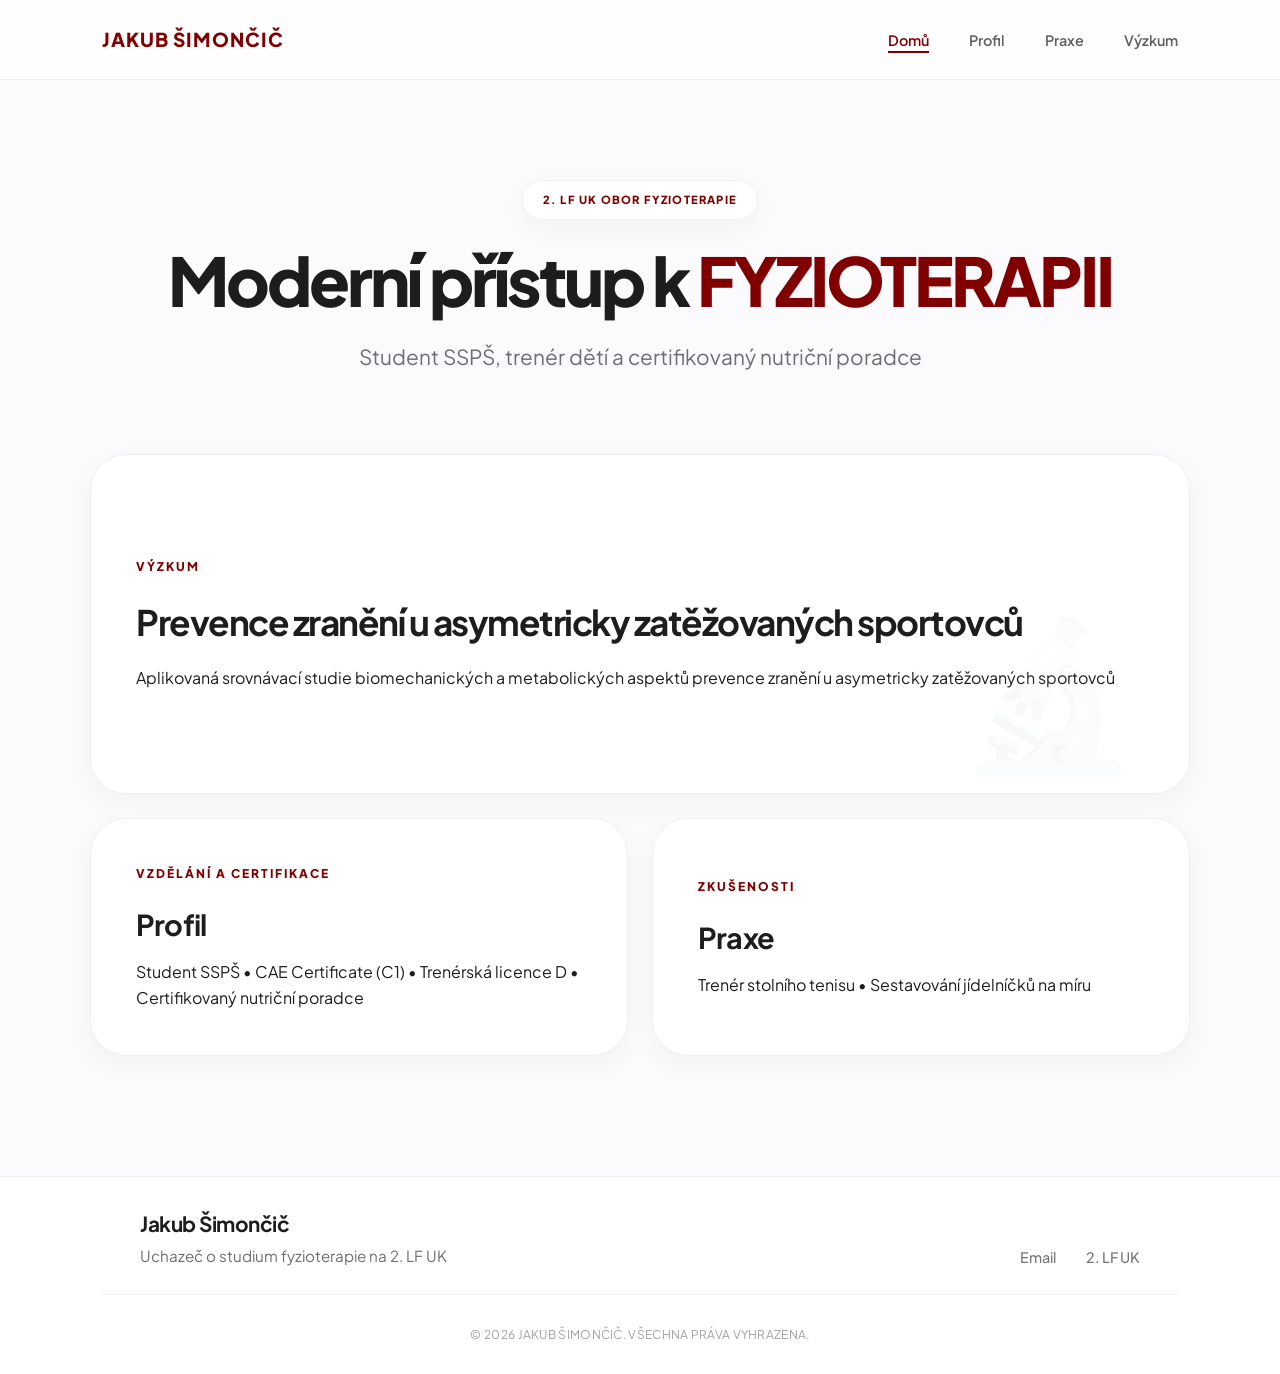
==== index.html @ 503712d0 "Add files via upload" ====
<!DOCTYPE html>
<html lang="cs">
<head>
    <meta charset="UTF-8">
    <meta name="viewport" content="width=device-width, initial-scale=1.0">
    <title>Portfolio | Jakub Šimončič</title>
    <link rel="stylesheet" href="css/style.css">
    <link href="https://fonts.googleapis.com/css2?family=Plus+Jakarta+Sans:wght@300;400;600;800&display=swap" rel="stylesheet">
</head>
<body>
    <div class="bg-blur"></div>

    <nav id="main-nav">
        <div class="logo">
            <a href="index.html">JAKUB ŠIMONČIČ</a>
        </div>
        
        <div class="menu-toggle" id="mobile-menu">
            <span class="bar"></span>
            <span class="bar"></span>
            <span class="bar"></span>
        </div>

        <ul class="nav-links">
            <li><a href="index.html">Domů</a></li>
            <li><a href="pages/o_mne.html">Profil</a></li>
            <li><a href="pages/nutrice.html">Praxe</a></li>
            <li><a href="pages/studie.html">Výzkum</a></li>
        </ul>
    </nav>

<main class="main-layout">
    <header class="hero-section">
        <span class="badge">2. LF UK obor Fyzioterapie</span>
        <h1>Moderní přístup k<span> FYZIOTERAPII</span></h1>
        <p class="lead-text">Student SSPŠ, trenér dětí a certifikovaný nutriční poradce</p>
    </header>

        <section class="bento-wrapper">
            <a href="pages/studie.html" class="bento-box main-card">
                <div class="box-content">
                    <span class="category">Výzkum</span>
                    <h2>Prevence zranění u asymetricky zatěžovaných sportovců</h2>
                    <p>Aplikovaná srovnávací studie biomechanických a metabolických aspektů prevence zranění u asymetricky zatěžovaných sportovců</p>
                    <div class="visual-icon">🔬</div>
                </div>
            </a>

            <div class="bento-row">
                <a href="pages/o_mne.html" class="bento-box medium-card">
                    <span class="category">Vzdělání a certifikace</span>
                    <h3>Profil</h3>
                    <p>Student SSPŠ • CAE Certificate (C1) • Trenérská licence D • Certifikovaný nutriční poradce</p>
                </a>
                <a href="pages/nutrice.html" class="bento-box medium-card">
                    <span class="category">Zkušenosti</span>
                    <h3>Praxe</h3>
                    <p>Trenér stolního tenisu • Sestavování jídelníčků na míru</p>
                </a>
            </div>
        </section>
    </main>
    <footer class="main-footer">
        <div class="footer-content">
            <div class="footer-info">
                <h3>Jakub Šimončič</h3>
                <p>Uchazeč o studium fyzioterapie na 2. LF UK</p>
            </div>
            <div class="footer-links">
                <a href="mailto:jakub.simoncic@seznam.cz">Email</a>
                <a href="https://www.lf2.cuni.cz/uchazeci/nase-programy/fyzioterapie-a-aplikovana-fyzioterapie" target="_blank">2. LF UK</a>
            </div>
        </div>
        <div class="footer-bottom">
            <p>&copy; 2026 Jakub Šimončič. Všechna práva vyhrazena.</p>
        </div>
    </footer>

    <script src="js/script.js"></script>
</body>
</html>
---- css/style.css ----
/* --- DESIGN SYSTEM & PROMĚNNÉ --- */
:root {
    --primary: #800000; /* Vínová 2. LF UK */
    --primary-light: #a31a1a;
    --text-main: #1d1d1f;
    --text-sub: #6e6e73;
    --bg-light: #fbfbfd;
    --white: #ffffff;
    --border: rgba(0, 0, 0, 0.06);
    --shadow: 0 8px 30px rgba(0, 0, 0, 0.04);
    --glass: rgba(255, 255, 255, 0.75);
}

/* --- ZÁKLADNÍ RESET --- */
* {
    margin: 0;
    padding: 0;
    box-sizing: border-box;
}

body {
    font-family: 'Plus Jakarta Sans', sans-serif;
    background-color: var(--bg-light);
    color: var(--text-main);
    line-height: 1.6;
    overflow-x: hidden;
    -webkit-font-smoothing: antialiased;
}

/* --- ANIMACE NAČTENÍ --- */
@keyframes fadeInUp {
    from { opacity: 0; transform: translateY(30px); }
    to { opacity: 1; transform: translateY(0); }
}

/* --- NAVIGACE --- */
nav {
    display: flex;
    justify-content: space-between;
    align-items: center;
    padding: 0 8%;
    height: 80px;
    position: fixed;
    width: 100%;
    top: 0;
    left: 0;
    background: var(--glass);
    backdrop-filter: blur(10px) saturate(180%);
    -webkit-backdrop-filter: blur(10px) saturate(180%);
    z-index: 1000;
    border-bottom: 1px solid var(--border);
}

.logo a {
    font-weight: 800;
    font-size: 1.2rem;
    letter-spacing: 1px;
    color: var(--primary);
    text-decoration: none;
    text-transform: uppercase;
    display: inline-block; /* Důležité pro funkčnost transformace */
    transition: transform 0.4s cubic-bezier(0.175, 0.885, 0.32, 1.275), color 0.3s ease;
    will-change: transform; /* Optimalizace pro hladký pohyb */
}

/* Efekt při najetí: Zvětšení a odsazení nahoru */
.logo a:hover {
    transform: translateY(-3px) scale(1.05);
    color: var(--primary-light); /* Volitelně: lehké zesvětlení při hoveru */
}

/* Efekt při kliknutí (aktivní stav): Aby se logo nepříjemně nesmršťovalo */
.logo a:active {
    transform: translateY(-1px) scale(1.04);
    transition: transform 0.1s ease;
}

.nav-links { 
    display: flex; 
    list-style: none; 
    gap: 40px; 
}

/* --- VYLEPŠENÉ ODKAZY V NAVIGACI --- */
.nav-links a {
    text-decoration: none;
    color: var(--text-main);
    font-weight: 600;
    font-size: 0.9rem;
    opacity: 0.7;
    position: relative; /* Nutné pro umístění podtržítka */
    padding: 4px 0;
    transition: color 0.3s ease;
}

/* Podtržítko (příprava) */
.nav-links a::after {
    content: '';
    position: absolute;
    bottom: 0;
    left: 0;
    width: 0; /* Začínáme s nulovou šířkou */
    height: 2px;
    background-color: var(--primary);
    transition: width 0.3s ease; /* Animace šířky zleva doprava */
}

/* Efekt při najetí (Hover) */
.nav-links a:hover {
    opacity: 1;
    color: var(--primary);
}

.nav-links a:hover::after {
    width: 100%; /* Roztažení podtržítka na celou šířku */
}

/* --- AKTIVNÍ STRÁNKA (Stav po prokliku) --- */
/* Tato třída se přidá pomocí JavaScriptu */
.nav-links a.active {
    opacity: 1;
    color: var(--primary);
}

.nav-links a.active::after {
    width: 100%; /* Podtržítko zůstane viditelné */
}

/* --- UNIVERZÁLNÍ HERO SEKCE (Sjednoceno pro celý web) --- */
.hero-section {
    text-align: center;
    padding: 180px 20px 80px;
    max-width: 1000px;
    margin: 0 auto;
    animation: fadeInUp 1s cubic-bezier(0.2, 0, 0, 1) both;
}

.hero-section .badge {
    display: inline-block;
    background: var(--white);
    border: 1px solid var(--border);
    padding: 10px 20px;
    border-radius: 40px;
    font-size: 0.7rem;
    font-weight: 800;
    color: var(--primary);
    text-transform: uppercase;
    letter-spacing: 1.2px;
    box-shadow: var(--shadow);
    margin-bottom: 25px;
}

.hero-section h1 {
    font-size: clamp(2.5rem, 7vw, 4.2rem); /* Zvětšeno pro Apple look */
    letter-spacing: -3px;
    margin-bottom: 25px;
    font-weight: 800;
    line-height: 1.05;
    color: var(--text-main);
}

.hero-section h1 span { 
    color: var(--primary); 
}

.hero-section .lead-text {
    color: var(--text-sub);
    font-size: clamp(1.1rem, 2vw, 1.3rem);
    max-width: 750px;
    margin: 0 auto;
    line-height: 1.6;
}

/* --- BENTO GRID --- */
.bento-wrapper {
    max-width: 1150px;
    margin: 0 auto 120px;
    padding: 0 25px;
    display: flex;
    flex-direction: column;
    gap: 24px;
    animation: fadeInUp 1s cubic-bezier(0.2, 0, 0, 1) 0.2s both;
}

.bento-box {
    background: var(--white);
    border-radius: 36px;
    padding: 45px;
    text-decoration: none;
    color: inherit;
    border: 1px solid var(--border);
    transition: all 0.5s cubic-bezier(0.2, 0, 0, 1);
    box-shadow: var(--shadow);
    display: flex;
    flex-direction: column;
    justify-content: center;
    position: relative;
    overflow: hidden;
}

.bento-box::before {
    content: '→';
    position: absolute;
    top: 40px;
    right: 40px;
    font-size: 1.5rem;
    color: var(--primary);
    opacity: 0;
    transform: translateX(-20px);
    transition: 0.4s ease;
}

.bento-box:hover {
    transform: translateY(-8px);
    box-shadow: 0 25px 50px rgba(0,0,0,0.07);
    border-color: rgba(128, 0, 0, 0.15);
}

.bento-box:hover::before {
    opacity: 1;
    transform: translateX(0);
}

.category {
    font-size: 0.75rem;
    font-weight: 800;
    text-transform: uppercase;
    color: var(--primary);
    letter-spacing: 2px;
    margin-bottom: 18px;
    display: block;
}

.main-card {
    min-height: 340px;
}

.main-card h2 { 
    font-size: clamp(1.8rem, 4vw, 2.2rem);
    margin: 0 0 15px;
    letter-spacing: -1.5px; 
}

.visual-icon {
    position: absolute;
    right: 50px;
    bottom: -10px;
    font-size: 9rem;
    opacity: 0.04;
    transition: 0.6s ease;
}

.bento-box:hover .visual-icon {
    transform: scale(1.1) rotate(-10deg);
    opacity: 0.08;
}

.bento-row {
    display: grid;
    grid-template-columns: 1fr 1fr;
    gap: 24px;
}

.medium-card h3 { 
    font-size: 1.8rem; 
    margin-bottom: 12px; 
    letter-spacing: -0.8px; 
}

/* --- FOOTER --- */
.main-footer {
    background: var(--white); /* Čistě bílá místo šedé vypadá luxusněji */
    padding: 30px 8% 30px;
    border-top: 1px solid var(--border);
}

.footer-content {
    display: flex;
    justify-content: space-between;
    align-items: flex-end; /* Zarovná jméno a linky na stejnou linku */
    max-width: 1000px; /* Tohle zabrání tomu roztažení do stran */
    margin: 0 auto 25px;
    gap: 30px;
}

.footer-info h3 { 
    font-size: 1.3rem; /* Menší, vkusnější */
    margin-bottom: 4px; 
    letter-spacing: -0.5px; 
    font-weight: 700;
}

.footer-info p { 
    color: var(--text-sub); 
    font-size: 0.95rem; 
}

.footer-links { 
    display: flex; 
    gap: 30px; 
}

.footer-links a {
    text-decoration: none;
    color: var(--text-main);
    font-weight: 500;
    font-size: 0.9rem;
    transition: 0.3s ease;
    opacity: 0.6;
}

.footer-links a:hover { 
    opacity: 1;
    color: var(--primary); 
}

.footer-bottom {
    max-width: 1100px;
    margin: 0 auto;
    text-align: center;
    border-top: 1px solid var(--border);
    padding-top: 30px;
    color: #a1a1a6;
    font-size: 0.75rem;
    letter-spacing: 0.3px;
    text-transform: uppercase;
}

/* --- MOBILNÍ MENU & RESPONZIVITA --- */
.menu-toggle {
    display: none;
    flex-direction: column;
    gap: 6px;
    cursor: pointer;
    z-index: 1100;
}

.bar {
    width: 28px;
    height: 3px;
    background-color: var(--text-main);
    border-radius: 10px;
    transition: 0.4s cubic-bezier(0.4, 0, 0.2, 1);
}

@media (max-width: 850px) {
    .menu-toggle { display: flex; }

    .nav-links {
        position: fixed;
        top: 0;
        right: -100%;
        width: 100%;
        height: 100vh;
        background: white;
        flex-direction: column;
        justify-content: center;
        align-items: center;
        gap: 35px;
        transition: 0.5s cubic-bezier(0.4, 0, 0.2, 1);
        padding: 0;
    }

    .nav-links.active { right: 0; }

    .nav-links a { font-size: 1.5rem; }

    /* Animace Hamburgeru */
    .menu-toggle.open .bar:nth-child(1) { transform: translateY(9px) rotate(45deg); }
    .menu-toggle.open .bar:nth-child(2) { opacity: 0; }
    .menu-toggle.open .bar:nth-child(3) { transform: translateY(-9px) rotate(-45deg); }

    .bento-row { grid-template-columns: 1fr; }
    .hero-minimal { padding-top: 140px; }
    .footer-content {
        flex-direction: column;
        align-items: center;
        text-align: center;
        gap: 30px;
    }
    .footer-links {
        gap: 20px;
    }
}
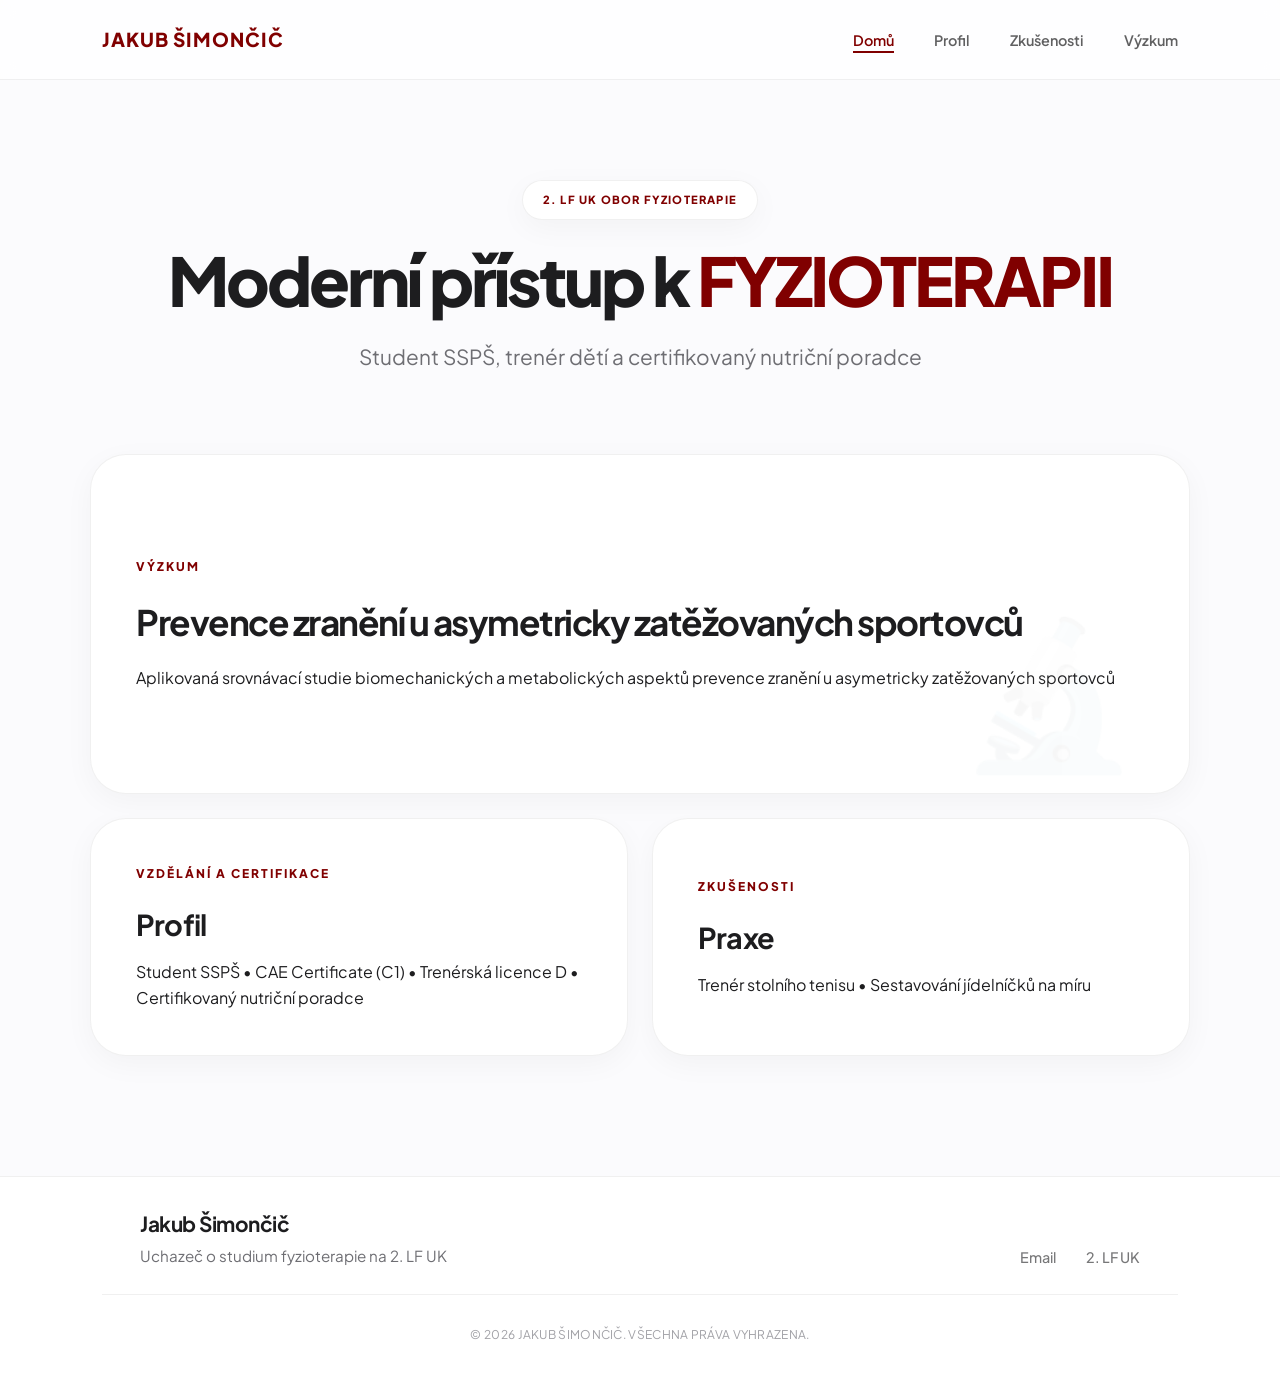
==== commit 6e76b8b3: "Fix HTML encoding issues in index.html" ====
--- a/index.html
+++ b/index.html
@@ -23,9 +23,9 @@
 
         <ul class="nav-links">
             <li><a href="index.html">Domů</a></li>
-            <li><a href="pages/o_mne.html">Profil</a></li>
-            <li><a href="pages/nutrice.html">Praxe</a></li>
-            <li><a href="pages/studie.html">Výzkum</a></li>
+            <li><a href="pages/profil.html">Profil</a></li>
+            <li><a href="pages/zkusenosti.html">Zkušenosti</a></li>
+            <li><a href="pages/vyzkum.html">Výzkum</a></li>
         </ul>
     </nav>
 
@@ -37,7 +37,7 @@
     </header>
 
         <section class="bento-wrapper">
-            <a href="pages/studie.html" class="bento-box main-card">
+            <a href="pages/vyzkum.html" class="bento-box main-card">
                 <div class="box-content">
                     <span class="category">Výzkum</span>
                     <h2>Prevence zranění u asymetricky zatěžovaných sportovců</h2>
@@ -47,12 +47,12 @@
             </a>
 
             <div class="bento-row">
-                <a href="pages/o_mne.html" class="bento-box medium-card">
+                <a href="pages/profil.html" class="bento-box medium-card">
                     <span class="category">Vzdělání a certifikace</span>
                     <h3>Profil</h3>
                     <p>Student SSPŠ • CAE Certificate (C1) • Trenérská licence D • Certifikovaný nutriční poradce</p>
                 </a>
-                <a href="pages/nutrice.html" class="bento-box medium-card">
+                <a href="pages/zkusenosti.html" class="bento-box medium-card">
                     <span class="category">Zkušenosti</span>
                     <h3>Praxe</h3>
                     <p>Trenér stolního tenisu • Sestavování jídelníčků na míru</p>
@@ -78,4 +78,4 @@
 
     <script src="js/script.js"></script>
 </body>
-</html>+</html>
